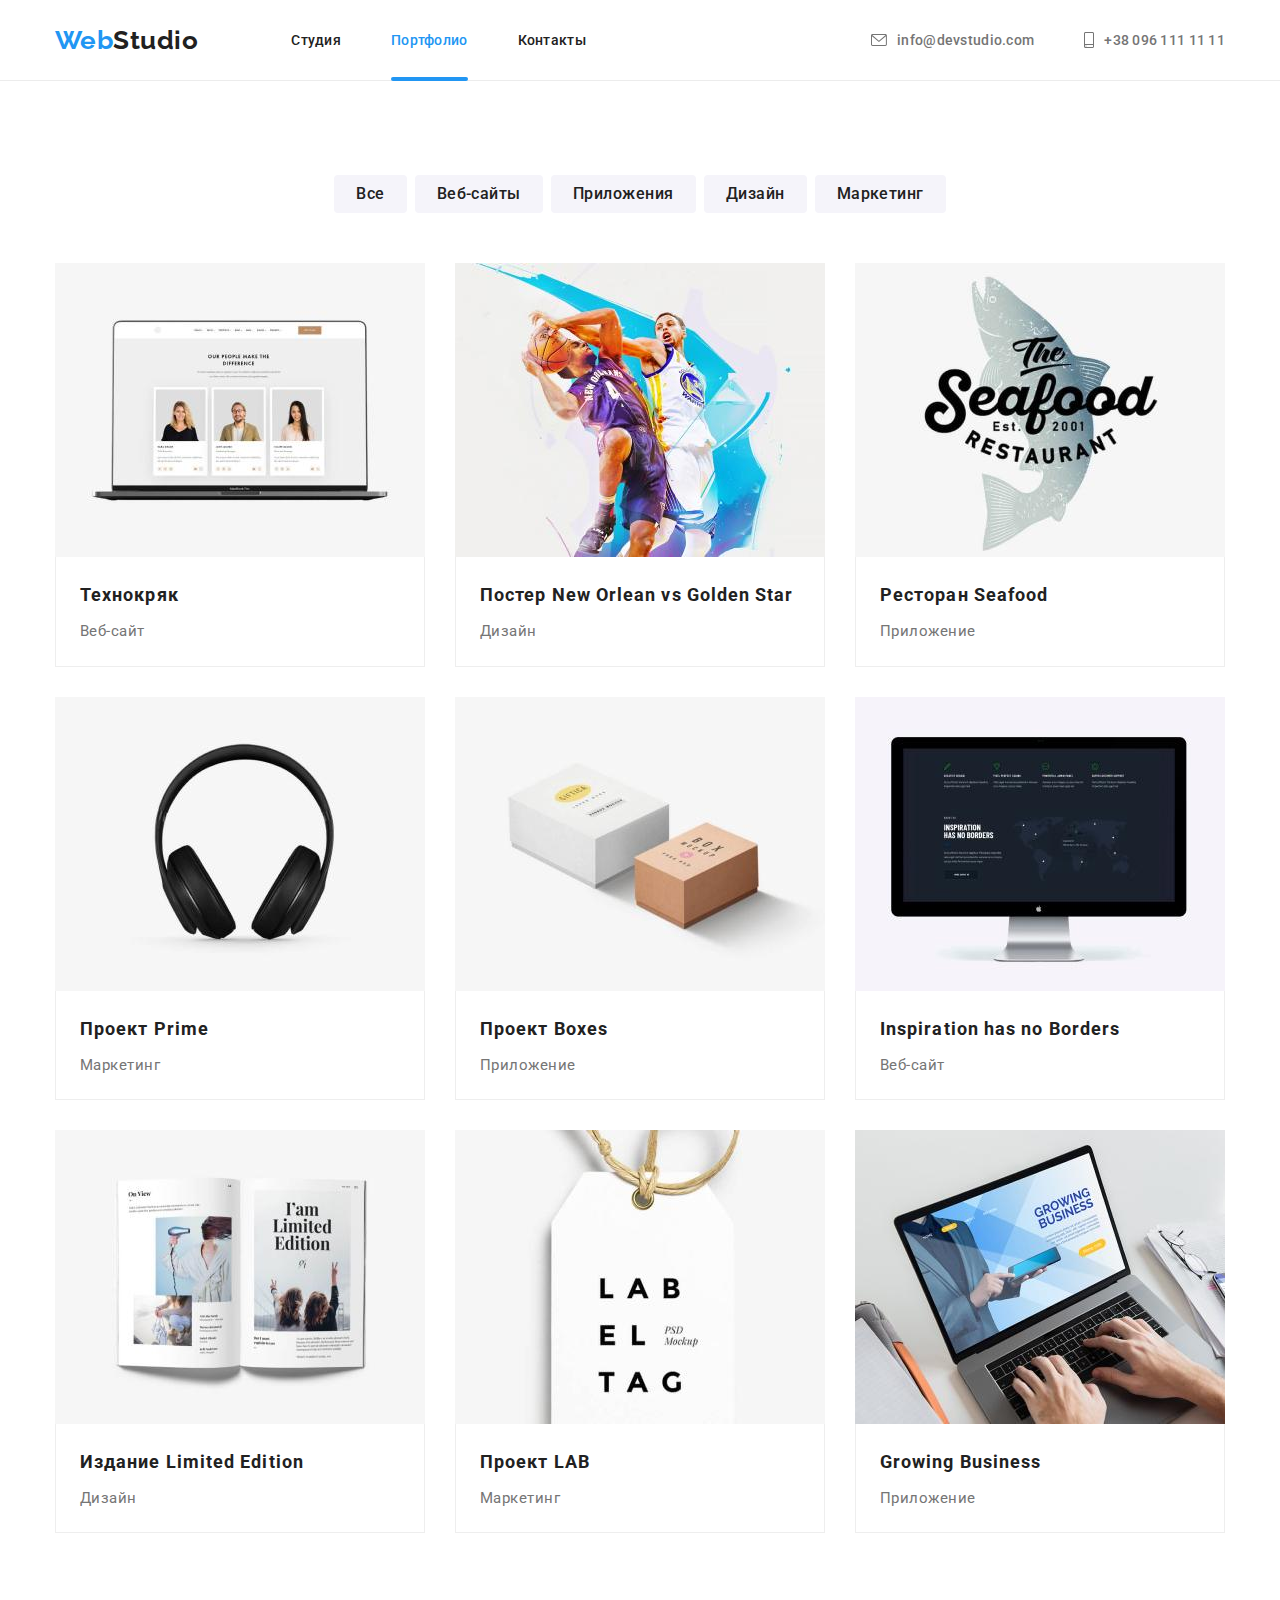
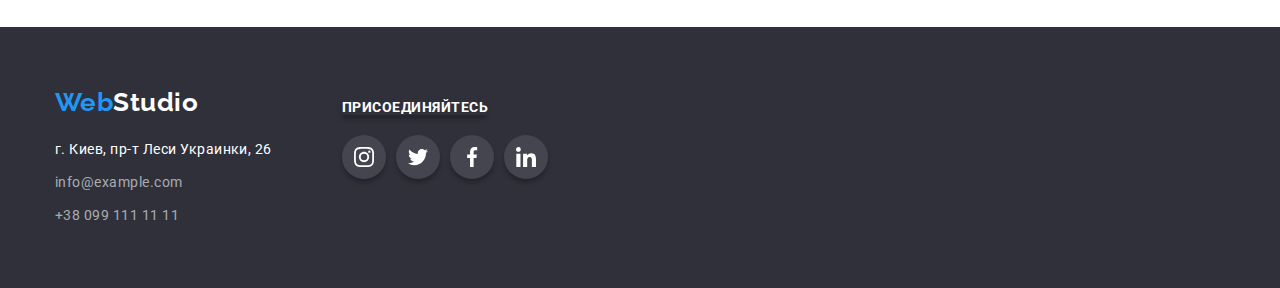
==== portfolio.html @ 19f7df20 "перенос" ====
<!DOCTYPE html>
<html lang="en">
<head>
    <meta charset="UTF-8">
    <meta http-equiv="X-UA-Compatible" content="IE=edge">
    <meta name="viewport" content="width=device-width, initial-scale=1.0">
    <title>Document</title>
    <link href="https://fonts.googleapis.com/css2?family=Raleway:wght@700&family=Roboto:wght@400;500;700;900&display=swap" rel="stylesheet">
    <link rel="stylesheet" href="./css/modern-normalize.css">
    <link rel="stylesheet" href="./css/styles.css">
</head>
<body>
    <!--Верхняя линия-->
    <header class="header">
        <div class="container page-header">
            <nav class="main-nav">
                <a href="" class="logo link"><span class="accent">Web</span>Studio</a>

                <ul class="site-nav list">
                    <li class="site-nav-item"><a href="./index.html" class="nav link">Студия</a></li>
                    <li class="site-nav-item"><a href="" class="nav current">Портфолио</a></li>
                    <li class="site-nav-item"><a href="" class="nav link">Контакты</a></li>
                </ul>
            </nav>

            <ul class="contact list">
                <li class="contact-item">
                    <a href="mailto:info@devstudio.com" class="contact-link link">
                        <svg class="contact-icon" width="16" height="12">
                            <use href="./images/main/icons.svg#icon-envelope"></use>
                        </svg>
                        info@devstudio.com</a></li>
                <li class="contact-item"><a href="tel:+380961111111" class="contact-link link">
                    <svg class="contact-icon" width="10" height="16">
                        <use href="./images/main/icons.svg#icon-smartphone"></use>
                    </svg>
                    +38 096 111 11 11</a></li>
            </ul>
        </div>
    </header>

    <!--примеры услуг-->
    <main>
        
        <section class="section">
            <div class="container">
            <h1 class="visually-hidden">Примеры услуг</h1>
            
            <ul class="select list">
                <li class="select-item"> <button type="button">Все</button></li>
                <li class="select-item"> <button type="button">Веб-сайты</button></li>
                <li class="select-item"> <button type="button">Приложения</button></li>
                <li class="select-item"> <button type="button">Дизайн</button></li>
                <li class="select-item"> <button type="button">Маркетинг</button></li>
            </ul>

            <ul class="grid list">
                <li class="grid-item"><a href="" class="link">
                    <div class="grid-item-wrapper">
                        <img src="./images/portfolio/img1.jpg" alt="карточки сотрудников" width="370" height="294">
                        <p class="hover-grid-item">Технокряк это современная площадка распространения коронавируса. Компании используют эту платформу для цифрового шпионажа и атак на защищённые сервера конкурентов.</p>
                    </div>
                    <div class="grid-item-text">
                        <h2 class="item-title">Технокряк</h2>
                        <p class="item-text">Веб-сайт</p>
                    </div>
                </a></li>

                <li class="grid-item"><a href="" class="link">
                    <div class="grid-item-wrapper">
                        <img src="./images/portfolio/img2.jpg" alt="борьба за мяч в баскетболе" width="370" height="294">
                        <p class="hover-grid-item">Технокряк это современная площадка распространения коронавируса. Компании используют эту платформу для цифрового шпионажа и атак на защищённые сервера конкурентов.</p>
                    </div>
                    <div class="grid-item-text">
                        <h2 class="item-title">Постер New Orlean vs Golden Star</h2>
                        <p class="item-text">Дизайн</p>
                    </div>
                </a></li>

                <li class="grid-item"><a href="" class="link">
                    <div class="grid-item-wrapper">                    
                        <img src="./images/portfolio/img3.jpg" alt="ресторан Seafood" width="370" height="294">
                        <p class="hover-grid-item">Технокряк это современная площадка распространения коронавируса. Компании используют эту платформу для цифрового шпионажа и атак на защищённые сервера конкурентов.</p>
                    </div>
                    <div class="grid-item-text">
                        <h2 class="item-title">Ресторан Seafood</h2>
                        <p class="item-text">Приложение</p>
                    </div>
                </a></li>

                <li class="grid-item"><a href="" class="link">
                    <div class="grid-item-wrapper">                        
                        <img src="./images/portfolio/img4.jpg" alt="наушники" width="370" height="294">
                        <p class="hover-grid-item">Технокряк это современная площадка распространения коронавируса. Компании используют эту платформу для цифрового шпионажа и атак на защищённые сервера конкурентов.</p>
                    </div>                    
                    <div class="grid-item-text">
                        <h2 class="item-title">Проект Prime</h2>
                        <p class="item-text">Маркетинг</p>
                    </div>
                </a></li>

                <li class="grid-item"><a href="" class="link">
                    <div class="grid-item-wrapper">                    
                        <img src="./images/portfolio/img5.jpg" alt="две коробки" width="370" height="294">
                        <p class="hover-grid-item">Технокряк это современная площадка распространения коронавируса. Компании используют эту платформу для цифрового шпионажа и атак на защищённые сервера конкурентов.</p>
                    </div>                    
                    <div class="grid-item-text">
                        <h2 class="item-title">Проект Boxes</h2>
                        <p class="item-text">Приложение</p>
                    </div>
                </a></li>

                <li class="grid-item"><a href="" class="link">
                    <div class="grid-item-wrapper">                     
                        <img src="./images/portfolio/img6.jpg" alt="монитор компьютера" width="370" height="294">
                        <p class="hover-grid-item">Технокряк это современная площадка распространения коронавируса. Компании используют эту платформу для цифрового шпионажа и атак на защищённые сервера конкурентов.</p>
                    </div>                     
                    <div class="grid-item-text">
                        <h2 class="item-title">Inspiration has no Borders</h2>
                        <p class="item-text">Веб-сайт</p>
                    </div>
                </a></li>

                <li class="grid-item"><a href="" class="link">
                    <div class="grid-item-wrapper">                      
                        <img src="./images/portfolio/img7.jpg" alt="открытая книга" width="370" height="294">
                        <p class="hover-grid-item">Технокряк это современная площадка распространения коронавируса. Компании используют эту платформу для цифрового шпионажа и атак на защищённые сервера конкурентов.</p>
                    </div>                    
                    <div class="grid-item-text">
                        <h2 class="item-title">Издание Limited Edition</h2>
                        <p class="item-text">Дизайн</p>
                    </div>
                </a></li>

                <li class="grid-item"><a href="" class="link">
                    <div class="grid-item-wrapper">                     
                        <img src="./images/portfolio/img8.jpg" alt="табличка LAB" width="370" height="294">
                        <p class="hover-grid-item">Технокряк это современная площадка распространения коронавируса. Компании используют эту платформу для цифрового шпионажа и атак на защищённые сервера конкурентов.</p>
                    </div>                    
                    <div class="grid-item-text">
                        <h2 class="item-title">Проект LAB</h2>
                        <p class="item-text">Маркетинг</p>
                    </div>
                </a></li>

                <li class="grid-item"><a href="" class="link">
                    <div class="grid-item-wrapper">                  
                        <img src="./images/portfolio/img9.jpg" alt="работают за ноутбуком" width="370" height="294">
                        <p class="hover-grid-item">Технокряк это современная площадка распространения коронавируса. Компании используют эту платформу для цифрового шпионажа и атак на защищённые сервера конкурентов.</p>
                    </div>                     
                    <div class="grid-item-text">
                        <h2 class="item-title">Growing Business</h2>
                        <p class="item-text">Приложение</p>
                    </div>
                </a></li>
            </ul>
        </div>
        </section>
    </main>

       <!--Подвал-->  
       <footer class="footer">
        <div class="container footer-wrapper">
        
            <div class="footer-contacts">
                <a href="" class="logo link"><span class="accent">Web</span>Studio</a>
            <address>
                <ul class="footer-list list">
                <li class="footer-item"><a href="" class="footer-adress link">г. Киев, пр-т Леси Украинки, 26</a></li>
                <li class="footer-item"><a href="mailto:info@example.com" class="footer-contact link">info@example.com</a></li>
                <li class="footer-item"><a href="tel:+380991111111" class="footer-contact link">+38 099 111 11 11</a></li>              
                </ul>
            </address>
            </div>
    
            <div class="footer-social">
                <p class="social-text">присоединяйтесь</p>
            <ul class="footer-social-list list">
                <li class="footer-social-item"><a href="" class="footer-social-link">
                    <svg class="social-icon" width="20" height="20">
                        <use href="./images/main/icons.svg#icon-instagram-2"></use>
                    </svg>
                </a></li>
                <li class="footer-social-item"><a href="" class="footer-social-link">
                    <svg class="social-icon" width="20" height="20">
                        <use href="./images/main/icons.svg#icon-twitter-1"></use>
                    </svg>
                </a></li>
                <li class="footer-social-item"><a href="" class="footer-social-link">
                    <svg class="social-icon" width="20" height="20">
                        <use href="./images/main/icons.svg#icon-facebook-1"></use>
                    </svg>
                </a></li>
                <li class="footer-social-item"><a href="" class="footer-social-link">
                    <svg class="social-icon" width="20" height="20">
                        <use href="./images/main/icons.svg#icon-linkedin-1"></use>
                    </svg>
                </a></li>
    
            </ul>
        </div>
            </div>
    </footer>

</body>
</html>
---- css/styles.css ----
:root {
    --text-grey-color: #757575;
    --title-black-color: #212121;
    --accent-blue-color: #2196F3;
    --accent-white-color: #FFFFFF;
    --timer-animation-duration: 250ms;
    --timer-cubic-function: cubic-bezier(0.4, 0, 0.2, 1);
}

body {
    background-color:  var(--accent-white-color);
    color: var(--title-black-color);

    font-family: roboto, sans-serif;
    letter-spacing: 0.03em;
}

/* сброс и скрытие   */

.list {
    margin: 0;
    padding: 0;
    
    list-style: none;
}

.link {
    text-decoration: none;
}

.visually-hidden {
    position: absolute;
    clip: rect(0 0 0 0);
    width: 1px;
    height: 1px;
    margin: -1px;
  
  }

/*     container     */

.container {
    width: 1200px;
    margin-left: auto;
    margin-right: auto;
    padding-left: 15px;
    padding-right: 15px;
}

/* header    */

.logo .accent {
    color: var(--accent-blue-color);
}


.header .logo {
    color: currentColor;
    
    font-family: raleway, sans-serif;
    font-size: 26px;
    line-height: 1.2;
    font-weight: 700;
}

/*     header-nav     */

.site-nav {
    display: flex;
    margin-left: 93px;
}

.site-nav .nav {
    display: block;
    padding-top: 32px;
    padding-bottom: 32px;
    
    color: currentColor;

    font-size: 14px;
    line-height: 1.17;
    letter-spacing: 0.02em;
    font-weight: 500;
}

.site-nav .current {
    color: var(--accent-blue-color);
    text-decoration: none;   
}

.site-nav .nav {
    transition: color var(--timer-animation-duration) var(--timer-cubic-function);
}

.site-nav-item {
    position: relative;
}

.current::after {
    content: '';
    position: absolute;
    bottom: -1px;
    left: 0;
    height: 4px;
    width: 100%;
    background-color: var(--accent-blue-color);
    border-radius: 2px;
}




.site-nav-item:not(:first-child) {
    margin-left: 50px;
}

/*     header-contacts     */

.contact.list {
    display: flex;
    margin-left: auto;
}

.contact-item:not(:first-child) {
    margin-left: 50px;
}


.contact-link {
    display: flex;
    align-items: center;
    color: var(--text-grey-color);

    font-size: 14px;
    line-height: 1.17;
    letter-spacing: 0.02em;
    font-weight: 500;

    transition: color var(--timer-animation-duration) var(--timer-cubic-function);
}

.contact-icon {
    fill: currentColor;
    margin-right: 10px;
}

.site-nav .link:hover, .site-nav .link:focus,
.contact-link:hover, .contact-link:focus {

    color: var(--accent-blue-color); 
}

/* header - center   */

.main-nav {
    display: flex;
    align-items: center;
}

.page-header {
    display: flex;
    align-items: center;
}

.header {
    border-bottom: 1px solid #ECECEC;
}

/* hero - index.html    */

.hero {
    height: 600px;
    max-width: 1600px;
    margin-left: auto;
    margin-right: auto;
    padding-top: 200px;
    padding-bottom: 200px;
    text-align: center;
    
    background-color: #2F303A;
    background-image: linear-gradient( to right, rgba(47, 48, 58, 0.4), rgba(47, 48, 58, 0.4) ), url('../images/main/hero.jpg');
    background-position: center;
    background-repeat: no-repeat;
}

.hero-title {
    margin-top: 0;
    margin-bottom: 40px;
    width: 696px;
    margin-left: auto;
    margin-right: auto;
    
    color: var(--accent-white-color);

    font-size: 44px;
    line-height: 1.36;
    letter-spacing: 0.06em;
    font-weight: 900;
    text-transform: uppercase;
    text-align: center;
}

.button {
    border: 0;
    border-radius: 4px;

    padding: 10px 32px;
    
    background-color: var(--accent-blue-color);
    color: var(--accent-white-color);
    cursor: pointer;

    font-family: inherit;
    font-size: 16px;
    line-height: 1.63;
    letter-spacing: 0.06em;
    font-weight: 700;

}


/* особенности - index.html    */

.features.list {
    display: flex;
}

.features-item {
    flex-basis: calc((100% - 90px)/4);
}

.features-item + .features-item {
    margin-left: 30px;
}

.features-title {
    margin-top: 0;
    margin-bottom: 10px;
    
    font-size: 14px;
    line-height: 1.14;
    text-transform: uppercase;
}

.features-text {
    margin-top: 0;
    margin-bottom: 0;

    color: var(--text-grey-color);

    font-size: 14px;
    line-height: 1.71;
}

/*   иконки    */


.features-item::before {
    content: "";
    display: block;
    height: 120px;
    margin-bottom: 30px;
    background-color: #F5F4FA;

}

.features-item:nth-child(1)::before {
    background-image: url(../images/main/antenna\ 1.svg);
    background-repeat: no-repeat;
    background-position: center;
}

.features-item:nth-child(2)::before {
    background-image: url(../images/main/clock\ 1.svg);
    background-repeat: no-repeat;
    background-position: center;
}

.features-item:nth-child(3)::before {
    background-image: url(../images/main/diagram\ 1.svg);
    background-repeat: no-repeat;
    background-position: center;
}

.features-item:nth-child(4)::before {
    background-image: url(../images/main/astronaut\ 1.svg);
    background-repeat: no-repeat;
    background-position: center;
}

/* чем мы занимаемся - index.html    */

.section-title {
    margin-top: 0;
    margin-bottom: 50px;

    font-size: 36px;
    line-height: 1.17;
    text-align: center;
}

.works-list.list {
    display: flex;
}

.works-item {
    flex-basis: calc((100% - 60px)/3);
    position: relative;
}

.works-item:not(:last-child) {
    margin-right: 30px;
}

.section {
    padding-top: 94px;
    padding-bottom: 94px;
}

.works {
    padding-top: 0;
}

.works-item img {
    display: block;
}

.works-text {
    position: absolute;
    bottom: 0;
    left: 0;

    width: 100%;
    margin: 0;
    padding: 27px 80px;

    text-transform: uppercase;
    text-align: center;
    font-size: 14px;
    line-height: 1.17;
    font-weight: 700;
    color: var(--accent-white-color);
    background-color: rgba(47, 48, 58, 0.8);
}

/* наша команда - index.html    */

.team.list {
    display: flex;
}

.team-title {
    margin-top: 0;
    margin-bottom: 10px;
    color: var(--title-black-color);

    font-size: 16px;
    line-height: 1.17;
    font-weight: 500;
    text-align: center;
}

.team-text {
    margin-top: 0;
    margin-bottom: 18px;
    color: var(--text-grey-color);

    font-size: 16px;
    line-height: 1.17;
    text-align: center;
}

.team-item div {
    padding-top: 30px;
    padding-bottom: 30px;
    padding-left: 32px;
    padding-right: 30px;
    border-radius: 0px 0px 4px 4px;


    background: #FFFFFF;
}

.team-item + .team-item {
    margin-left: 30px;
}

.section.staff {
    background-color: #F5F4FA;    
}

.team-item img {
    display: block;
    border-radius: 0;
}

.team-item {
    box-shadow: 0px 1px 3px rgba(0, 0, 0, 0.12), 0px 1px 1px rgba(0, 0, 0, 0.14), 0px 2px 1px rgba(0, 0, 0, 0.2);
    border-radius: 0px 0px 4px 4px;
}

/*     список соцсети     */

.social-list {
    display: flex;
    align-items: center;
}

.social-item:not(:last-child) {
    margin-right: 10px;
}


.social-link {
    display: block;
    color: #AFB1B8; 
    border-radius: 100%;    
    padding: 12px;
    width: 44px;
    height: 44px;

    transition: 
    color var(--timer-animation-duration) var(--timer-cubic-function), 
    background-color var(--timer-animation-duration) var(--timer-cubic-function);
}

.social-link:hover, .social-link:focus {
    background-color: var(--accent-blue-color);   
    color: var(--accent-white-color);
}

.team-icon {
    fill: currentColor;
}


/* clients    */

.clients-list {
    display: flex;
}

.clients-item {
    flex-basis: calc((100% - 150px) / 6);
}

.clients-item:not(:last-child) {
    margin-right: 30px;
}

.clients-link {
    display: block;
    color: #AFB1B8;
    padding: 16px 32px;
    border: 1px solid #AFB1B8;
    border-radius: 4px;

    transition: 
    color var(--timer-animation-duration) var(--timer-cubic-function), 
    border var(--timer-animation-duration) var(--timer-cubic-function);
}

.clients-link:hover, .clients-link:focus {
    color: var(--accent-blue-color);
    border: 1px solid var(--accent-blue-color);
}

.clients-icon {
    fill: currentColor;
}

/* footer    */



.footer {
    padding-top: 60px;
    padding-bottom: 60px;
    
    background-color: #2F303A;
}



.footer address {
    margin-top: 20px;
    
    font-style: normal;
}

.footer .logo {
    color: var(--accent-white-color);

    font-family: raleway, sans-serif;   
    font-size: 26px;
    line-height: 1.2;
    font-weight: 700;
}

.footer-adress {
    color: var(--accent-white-color);

    font-size: 14px;
    line-height: 1.71;

    transition: color var(--timer-animation-duration) var(--timer-cubic-function);
}

.footer-contact {
    color: rgba(255, 255, 255, 0.6);

    font-size: 14px;
    line-height: 1.71;

    transition: color var(--timer-animation-duration) var(--timer-cubic-function);
}

.footer-adress:hover, .footer-adress:focus,
.footer-contact:hover, .footer-contact:focus {

    color: var(--accent-blue-color); 
}

.footer-item:not(:last-child) {
    margin-bottom: 9px;
}

/*     footer-соцсети     */

.footer-wrapper {
    display: flex;
}

.footer-social {
    margin-left: 70px;
    padding-top: 12px;


}

.social-text {
    margin-top: 0;
    margin-bottom: 20px;
    width: 70%;
    
    color: var(--accent-white-color);
    font-weight: 700;
    font-size: 14px;
    line-height: 1.17;
    text-transform: uppercase;
 
    box-shadow: 0px 4px 4px 0px rgba(0, 0, 0, 0.25);
}

.footer-social-list {
    display: flex;
}

.footer-social-item:not(:last-child) {
    margin-right: 10px;
}


.footer-social-link {
    display: block;
    background: rgba(255, 255, 255, 0.1);
    color: var(--accent-white-color);;
    border-radius: 100%;    
    padding: 12px;
    width: 44px;
    height: 44px;
    box-shadow: 0px 4px 4px 0px rgba(0, 0, 0, 0.25);

    transition: background-color var(--timer-animation-duration) var(--timer-cubic-function);
}

.footer-social-link:hover, .footer-social-link:focus {
    background-color: var(--accent-blue-color);   
}

.social-icon {
    fill: currentColor;
}


/* портфолио    */
.select.list {
    display: flex;
    justify-content: center;
    margin-bottom: 50px;
}

.select-item:not(:last-child) {
    margin-right: 8px;

}

.select button {
    border: 0;
    border-radius: 4px;
    padding: 6px 22px;
    
    background-color: #F5F4FA;
    color: currentColor;
    cursor: pointer;

    font-family: inherit;
    letter-spacing: inherit;
    font-size: 16px;
    line-height: 1.63;
    font-weight: 500;

    transition: 
        box-shadow var(--timer-animation-duration) var(--timer-cubic-function), 
        color var(--timer-animation-duration) var(--timer-cubic-function), 
        background-color var(--timer-animation-duration) var(--timer-cubic-function);
}

.select button:hover, .select button:focus {
    background-color: var(--accent-blue-color);
    color: var(--accent-white-color);
    box-shadow: 0px 4px 4px 0px rgba(0, 0, 0, 0.25);
}

/* портфолио - grid    */

.grid {
    display: flex;
    flex-wrap: wrap;
}

.grid-item:not(:nth-child(3n)) {
    margin-right: 30px;
}

.grid-item {
    margin-bottom: 30px;
    flex-basis: calc((100% - 60px)/3);

    transition: box-shadow var(--timer-animation-duration) var(--timer-cubic-function);
}

.grid-item:hover, .grid-item:focus {
box-shadow: 0px 4px 4px 0px rgba(0, 0, 0, 0.25);
}

.grid-item:nth-child(n + 7) {
    margin-bottom: 0;
}

.item-title {
    margin-top: 0;
    margin-bottom: 4px;
    
    color: var(--title-black-color);

    font-size: 18px;
    line-height: 2;
    letter-spacing: 0.06em;
}

.item-text {
    margin-top: 0;
    margin-bottom: 0;

    color: var(--text-grey-color);

    font-size: 15px;
    line-height: 1.88;   
}

.grid-item-text {
    padding-top: 20px;
    padding-left: 24px;
    padding-bottom: 20px;
    border-left: 1px solid #EEEEEE;
    border-right: 1px solid #EEEEEE;
    border-bottom: 1px solid #EEEEEE;
} 

.grid-item img {
    display: block;
}

/* наведение и фокус на грид   */

.grid-item-wrapper {
    position: relative;
    overflow: hidden;
}

.hover-grid-item {
    position: absolute;
    bottom: -100%;
    left: 0;

    margin: 0;
    padding: 63px 24px;
    width: 100%;
    height: 100%;
    background-color: rgba(33, 150, 243, 0.9);;
    color: var(--accent-white-color);
    font-size: 18px;
    line-height: 1.56;

    transition: transform var(--timer-animation-duration) var(--timer-cubic-function);
}

.grid-item:hover .hover-grid-item, .grid-item:focus .hover-grid-item {
    transform: translate(0, -100%);
}

/* модальное окно    */

.backdrop {
    position: fixed;
    top: 0;
    left: 0;
    opacity: 1;

    width: 100%;
    height: 100%;

    background-color: rgba(0, 0, 0, 0.2);
    transition: opacity var(--timer-animation-duration) var(--timer-cubic-function);
}

.backdrop .modal {
    position: absolute;
    top: 50%;
    left: 50%;
    transform: translate(-50%, -50%) scale(1);

    width: 528px;
    height: 581px;

    background-color: var(--accent-white-color);
    border-radius: 4px;
    transition: transform var(--timer-animation-duration) var(--timer-cubic-function);
}

.modal button {
    position: absolute;
    top: 8px;
    right: 8px;

    cursor: pointer;
    padding: 5px;
    width: 30px;
    height: 30px;
    background-color: #fff;
    border-radius: 100%;
    border: 1px solid rgba(0, 0, 0, 0.1);
}

.modal button:hover, .modal button:focus {
    border: 1px solid var(--accent-blue-color);    
}

.modal button:hover .close-icon, .modal button:focus .close-icon {
    fill: var(--accent-blue-color);    
}

.backdrop.is-hidden {
    opacity: 0;
    pointer-events: none;
}

.backdrop.is-hidden .modal {
    transform: translate(-50%, -50%) scale(1.1);
}
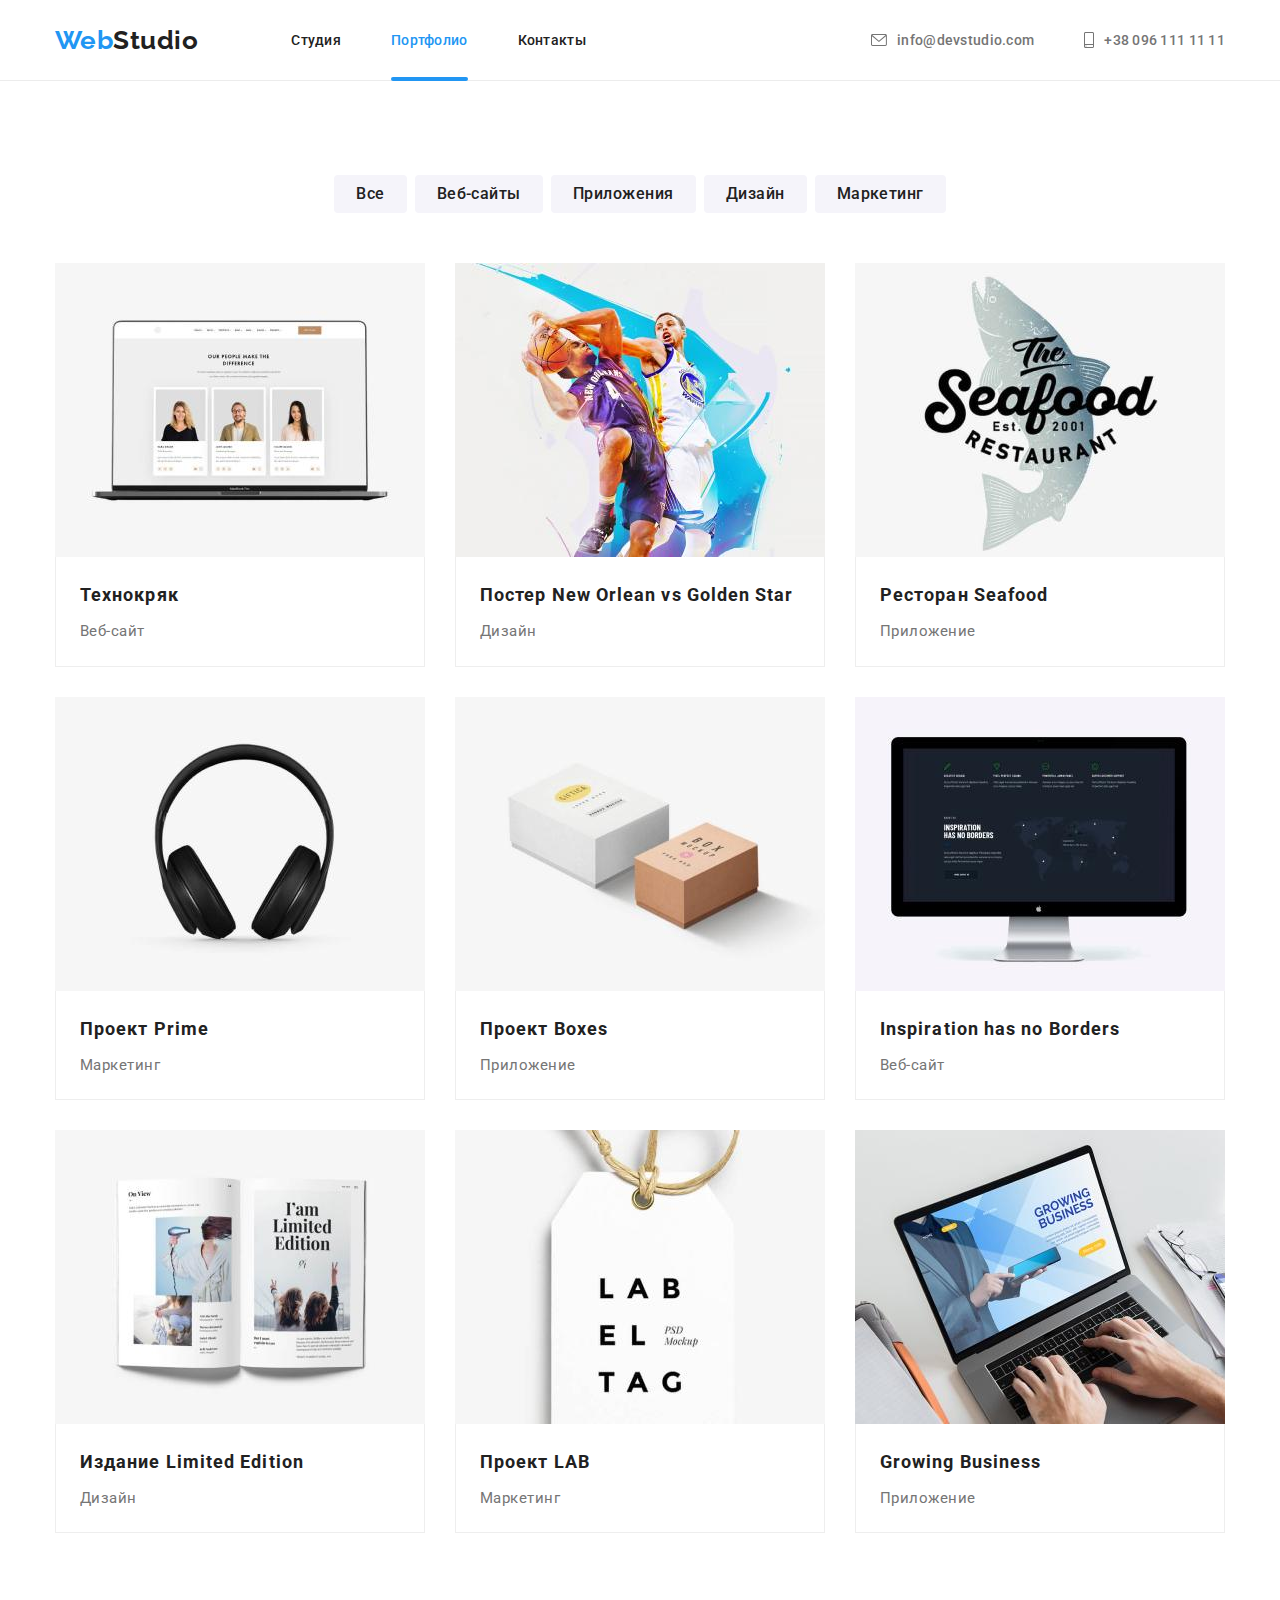
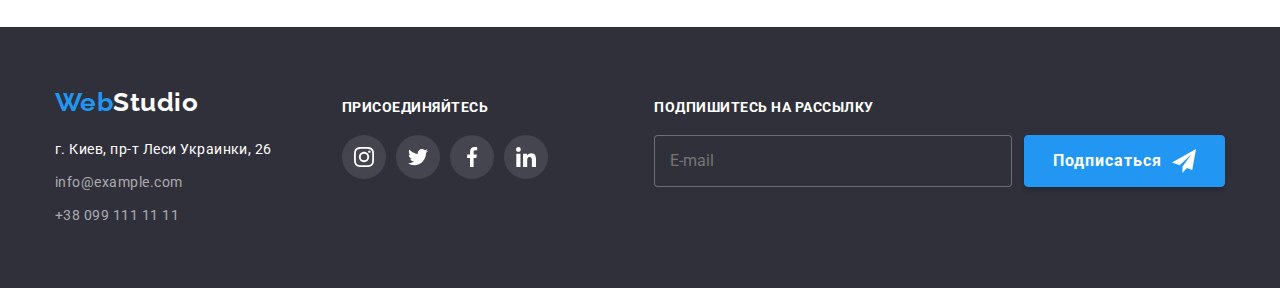
==== commit ae6e2b82: "finish" ====
--- a/portfolio.html
+++ b/portfolio.html
@@ -10,7 +10,7 @@
     <link rel="stylesheet" href="./css/styles.css">
 </head>
 <body>
-    <!--Верхняя линия-->
+ <!-------------------------------------------------------header------------------------------------------------------------------------->
     <header class="header">
         <div class="container page-header">
             <nav class="main-nav">
@@ -39,7 +39,7 @@
         </div>
     </header>
 
-    <!--примеры услуг-->
+<!-------------------------------------------------------примеры услуг------------------------------------------------------------------------->
     <main>
         
         <section class="section">
@@ -158,48 +158,62 @@
         </section>
     </main>
 
-       <!--Подвал-->  
+ <!-------------------------------------------------------footer------------------------------------------------------------------------->
        <footer class="footer">
         <div class="container footer-wrapper">
         
-            <div class="footer-contacts">
-                <a href="" class="logo link"><span class="accent">Web</span>Studio</a>
-            <address>
-                <ul class="footer-list list">
-                <li class="footer-item"><a href="" class="footer-adress link">г. Киев, пр-т Леси Украинки, 26</a></li>
-                <li class="footer-item"><a href="mailto:info@example.com" class="footer-contact link">info@example.com</a></li>
-                <li class="footer-item"><a href="tel:+380991111111" class="footer-contact link">+38 099 111 11 11</a></li>              
-                </ul>
-            </address>
-            </div>
-    
-            <div class="footer-social">
-                <p class="social-text">присоединяйтесь</p>
-            <ul class="footer-social-list list">
-                <li class="footer-social-item"><a href="" class="footer-social-link">
-                    <svg class="social-icon" width="20" height="20">
-                        <use href="./images/main/icons.svg#icon-instagram-2"></use>
-                    </svg>
-                </a></li>
-                <li class="footer-social-item"><a href="" class="footer-social-link">
-                    <svg class="social-icon" width="20" height="20">
-                        <use href="./images/main/icons.svg#icon-twitter-1"></use>
-                    </svg>
-                </a></li>
-                <li class="footer-social-item"><a href="" class="footer-social-link">
-                    <svg class="social-icon" width="20" height="20">
-                        <use href="./images/main/icons.svg#icon-facebook-1"></use>
-                    </svg>
-                </a></li>
-                <li class="footer-social-item"><a href="" class="footer-social-link">
-                    <svg class="social-icon" width="20" height="20">
-                        <use href="./images/main/icons.svg#icon-linkedin-1"></use>
-                    </svg>
-                </a></li>
-    
-            </ul>
-        </div>
-            </div>
+        <div class="footer-contacts">
+            <a href="" class="logo link"><span class="accent">Web</span>Studio</a>
+        <address>
+            <ul class="footer-list list">
+            <li class="footer-item"><a href="" class="footer-adress link">г. Киев, пр-т Леси Украинки, 26</a></li>
+            <li class="footer-item"><a href="mailto:info@example.com" class="footer-contact link">info@example.com</a></li>
+            <li class="footer-item"><a href="tel:+380991111111" class="footer-contact link">+38 099 111 11 11</a></li>              
+            </ul>
+        </address>
+        </div>
+
+        <div class="footer-social">
+            <p class="social-text">присоединяйтесь</p>
+        <ul class="footer-social-list list">
+            <li class="footer-social-item"><a href="" class="footer-social-link">
+                <svg class="social-icon" width="20" height="20">
+                    <use href="./images/main/icons.svg#icon-instagram-2"></use>
+                </svg>
+            </a></li>
+            <li class="footer-social-item"><a href="" class="footer-social-link">
+                <svg class="social-icon" width="20" height="20">
+                    <use href="./images/main/icons.svg#icon-twitter-1"></use>
+                </svg>
+            </a></li>
+            <li class="footer-social-item"><a href="" class="footer-social-link">
+                <svg class="social-icon" width="20" height="20">
+                    <use href="./images/main/icons.svg#icon-facebook-1"></use>
+                </svg>
+            </a></li>
+            <li class="footer-social-item"><a href="" class="footer-social-link">
+                <svg class="social-icon" width="20" height="20">
+                    <use href="./images/main/icons.svg#icon-linkedin-1"></use>
+                </svg>
+            </a></li>
+
+        </ul>
+    </div>
+
+    <div class="footer-form">
+        <form class="form-subscribe">
+            <label for="email">Подпишитесь на рассылку</label>
+            <input class="input-footer" type="email" name="email" id="email" placeholder="E-mail">
+        </form>
+
+        <button type="submit" class="footer-button-send">Подписаться
+            <svg width="24" height="24" class="footer-icon-send">
+                <use href="./images/main/icons.svg#icon-icon-send"></use>
+            </svg>
+        </button>
+
+    </div>
+        </div>
     </footer>
 
 </body>
--- a/css/styles.css
+++ b/css/styles.css
@@ -15,7 +15,7 @@
     letter-spacing: 0.03em;
 }
 
-/* сброс и скрытие   */
+/* ---------------------------сброс и скрытие ---------------------------------  */
 
 .list {
     margin: 0;
@@ -37,7 +37,7 @@
   
   }
 
-/*     container     */
+/* ---------------------------container ---------------------------------  */
 
 .container {
     width: 1200px;
@@ -47,7 +47,7 @@
     padding-right: 15px;
 }
 
-/* header    */
+/* ---------------------------header ---------------------------------  */
 
 .logo .accent {
     color: var(--accent-blue-color);
@@ -55,15 +55,28 @@
 
 
 .header .logo {
-    color: currentColor;
-    
+    color: currentColor;   
     font-family: raleway, sans-serif;
     font-size: 26px;
     line-height: 1.2;
     font-weight: 700;
 }
 
-/*     header-nav     */
+.main-nav {
+    display: flex;
+    align-items: center;
+}
+
+.page-header {
+    display: flex;
+    align-items: center;
+}
+
+.header {
+    border-bottom: 1px solid #ECECEC;
+}
+
+/* ---------------------------header-nav ---------------------------------  */
 
 .site-nav {
     display: flex;
@@ -107,14 +120,11 @@
     border-radius: 2px;
 }
 
-
-
-
 .site-nav-item:not(:first-child) {
     margin-left: 50px;
 }
 
-/*     header-contacts     */
+/* ---------------------------header-contacts ---------------------------------  */
 
 .contact.list {
     display: flex;
@@ -140,7 +150,7 @@
 }
 
 .contact-icon {
-    fill: currentColor;
+    fill: currentColor; 
     margin-right: 10px;
 }
 
@@ -150,23 +160,7 @@
     color: var(--accent-blue-color); 
 }
 
-/* header - center   */
-
-.main-nav {
-    display: flex;
-    align-items: center;
-}
-
-.page-header {
-    display: flex;
-    align-items: center;
-}
-
-.header {
-    border-bottom: 1px solid #ECECEC;
-}
-
-/* hero - index.html    */
+/* ---------------------------index-hero ---------------------------------  */
 
 .hero {
     height: 600px;
@@ -201,9 +195,8 @@
 }
 
 .button {
-    border: 0;
+    border: 1px solid var(--accent-blue-color);
     border-radius: 4px;
-
     padding: 10px 32px;
     
     background-color: var(--accent-blue-color);
@@ -215,11 +208,12 @@
     line-height: 1.63;
     letter-spacing: 0.06em;
     font-weight: 700;
-
-}
-
-
-/* особенности - index.html    */
+    box-shadow: 0px 4px 4px 0px rgba(0, 0, 0, 0.15);
+
+}
+
+
+/* ---------------------------index-особенности ---------------------------------  */
 
 .features.list {
     display: flex;
@@ -252,7 +246,7 @@
     line-height: 1.71;
 }
 
-/*   иконки    */
+/* ---------------------------index-особенности-иконки ---------------------------------  */
 
 
 .features-item::before {
@@ -288,7 +282,7 @@
     background-position: center;
 }
 
-/* чем мы занимаемся - index.html    */
+/* ---------------------------index-чем мы занимаемся ---------------------------------  */
 
 .section-title {
     margin-top: 0;
@@ -343,7 +337,7 @@
     background-color: rgba(47, 48, 58, 0.8);
 }
 
-/* наша команда - index.html    */
+/* ---------------------------index-Наша команда ---------------------------------  */
 
 .team.list {
     display: flex;
@@ -399,7 +393,7 @@
     border-radius: 0px 0px 4px 4px;
 }
 
-/*     список соцсети     */
+/* ---------------------------index-Наша команда-список соцсети ---------------------------------  */
 
 .social-list {
     display: flex;
@@ -434,7 +428,7 @@
 }
 
 
-/* clients    */
+/* ---------------------------index-Постоянные клиенты ---------------------------------  */
 
 .clients-list {
     display: flex;
@@ -469,7 +463,184 @@
     fill: currentColor;
 }
 
-/* footer    */
+/* ---------------------------index-модальное окно ---------------------------------  */
+
+.backdrop {
+    position: fixed;
+    top: 0;
+    left: 0;
+    opacity: 1;
+
+    width: 100%;
+    height: 100%;
+
+    background-color: rgba(0, 0, 0, 0.2);
+    transition: opacity var(--timer-animation-duration) var(--timer-cubic-function);
+}
+
+.backdrop .modal {
+    position: absolute;
+    top: 50%;
+    left: 50%;
+    transform: translate(-50%, -50%) scale(1);
+
+    width: 528px;
+    height: 581px;
+    padding: 40px;
+
+    background-color: var(--accent-white-color);
+    border-radius: 4px;
+    transition: transform var(--timer-animation-duration) var(--timer-cubic-function);
+}
+
+.modal > .modal-title {
+    margin-top: 0;
+    margin-bottom: 12px;
+    align-self: center;
+    font-size: 20px;
+    line-height: 1.15;
+    
+}
+
+.backdrop.is-hidden {
+    opacity: 0;
+    pointer-events: none;
+}
+
+.backdrop.is-hidden .modal {
+    transform: translate(-50%, -50%) scale(1.1);
+}
+
+/* ---------------------------index-модальное окно-формы ---------------------------------  */
+
+.label-modal {
+
+    display: flex;
+    flex-direction: column;
+    margin-bottom: 4px;
+
+    font-size: 12px;
+    line-height: 1.17;
+    letter-spacing: 0.01em;
+    color: rgba(117, 117, 117, 1);
+}
+
+.input-modal {
+    width: 100%;
+    padding: 10px 10px 10px 35px;
+
+    border: 1px solid rgba(33, 33, 33, 0.2);
+    border-radius: 4px;
+}
+
+.input-modal:focus {
+    outline: 0;
+    border: 1px solid var(--accent-blue-color);
+    fill: var(--accent-blue-color);
+}
+
+.input-modal:focus + .icon-modal {
+    fill: var(--accent-blue-color);
+}
+
+.textarea:focus {
+    outline: 0;
+    border: 1px solid var(--accent-blue-color);
+}
+
+.modal-item {
+    margin-bottom: 10px;
+}
+
+.modal-wrapper {
+    position: relative;
+}
+
+.icon-modal {
+    position: absolute;
+    top: 50%;
+    left: 12px;
+    transform: translateY(-50%);
+}
+
+.textarea {
+    height: 120px;
+    padding: 12px 16px;
+    resize: none;
+    border: 1px solid rgba(33, 33, 33, 0.2);
+    border-radius: 4px;
+    margin-bottom: 20px;
+}
+
+/* ---------------------------index-модальное окно-checkbox ---------------------------------  */
+
+.checkbox-wrapper {
+    display: flex;
+    align-items: center;
+}
+
+.label-checkbox {
+    display: flex;
+    align-items: center;
+    font-size: 14px;
+    line-height: 1.71;
+    cursor: pointer;
+}
+
+.icon-checkbox {
+    display: flex;
+    align-items: center;
+    justify-items: center;
+ 
+    margin-right: 5px;
+    width: 16px;
+    height: 15px;
+    border: 2px solid #212121;
+    border-radius: 2px;
+}
+
+.input-checkbox:checked + .icon-checkbox {
+    background-color: var(--accent-blue-color);
+    border: 2px solid var(--accent-blue-color);
+    background-image: url(../images/main/checked.svg);
+}
+
+.conditions {
+    color: var(--accent-blue-color);
+    text-decoration: underline;
+    margin-left: 5px;
+    font-size: 14px;
+    line-height: 1.71;
+    cursor: pointer;
+}
+
+/* ---------------------------index-модальное окно-кнопки ---------------------------------  */
+
+.button-close {
+    position: absolute;
+    top: 8px;
+    right: 8px;
+
+    cursor: pointer;
+    padding: 5px;
+    width: 30px;
+    height: 30px;
+    background-color: #fff;
+    border-radius: 100%;
+    border: 1px solid rgba(0, 0, 0, 0.1);  
+}
+
+.button-close:hover .close-icon, .button-close:focus .close-icon {
+    fill: var(--accent-blue-color);    
+}
+
+.button-modal {
+        display: block;
+        margin: 30px auto 0 auto;
+}
+
+
+/* ---------------------------footer-адрес ---------------------------------  */
 
 
 
@@ -525,7 +696,7 @@
     margin-bottom: 9px;
 }
 
-/*     footer-соцсети     */
+/* ---------------------------footer-соцсети ---------------------------------  */
 
 .footer-wrapper {
     display: flex;
@@ -534,8 +705,6 @@
 .footer-social {
     margin-left: 70px;
     padding-top: 12px;
-
-
 }
 
 .social-text {
@@ -548,8 +717,6 @@
     font-size: 14px;
     line-height: 1.17;
     text-transform: uppercase;
- 
-    box-shadow: 0px 4px 4px 0px rgba(0, 0, 0, 0.25);
 }
 
 .footer-social-list {
@@ -564,12 +731,11 @@
 .footer-social-link {
     display: block;
     background: rgba(255, 255, 255, 0.1);
-    color: var(--accent-white-color);;
+    color: var(--accent-white-color);
     border-radius: 100%;    
     padding: 12px;
     width: 44px;
     height: 44px;
-    box-shadow: 0px 4px 4px 0px rgba(0, 0, 0, 0.25);
 
     transition: background-color var(--timer-animation-duration) var(--timer-cubic-function);
 }
@@ -582,8 +748,75 @@
     fill: currentColor;
 }
 
-
-/* портфолио    */
+/* ---------------------------footer-форма ---------------------------------  */
+
+.footer-form {
+    display: flex;
+    align-items: flex-end;
+    align-self: flex-start;
+    margin-left: auto;
+    padding-top: 12px;
+}
+
+.form-subscribe {
+    display: flex;
+    flex-direction: column;
+}
+
+.footer-button-send {
+    display: flex;
+    align-items: center;
+    cursor: pointer;
+
+    margin-left: 12px;
+    padding: 10px 28px;
+
+    font-size: 16px;
+    line-height: 1.88;
+    font-weight: 700;
+    letter-spacing: 0.06em;
+
+    background-color: var(--accent-blue-color);
+    color: var(--accent-white-color);
+    box-shadow: 0px 4px 4px rgba(0, 0, 0, 0.15);
+    border: 1px solid var(--accent-blue-color);
+    border-radius: 4px;
+}
+
+.footer-icon-send {
+    margin-left: 10px;
+}
+
+.form-subscribe label {
+    margin-bottom: 20px;
+
+    color: var(--accent-white-color);
+    font-weight: 700;
+    font-size: 14px;
+    line-height: 1.17;
+    text-transform: uppercase;
+}
+
+.form-subscribe input {
+    width: 358px;
+    padding: 15px;
+    font-size: 16px;
+    line-height: 1.25;
+    border: 1px solid rgba(255, 255, 255, 0.3);
+    background-color: #2F303A;
+    border-radius: 4px;
+}
+
+.input-footer:focus {
+    outline: 0;
+    background-color: var(--accent-white-color);
+}
+
+.input-footer:not(:placeholder-shown) {
+    background-color: var(--accent-white-color);
+}
+
+/* ---------------------------портфолио ---------------------------------  */
 .select.list {
     display: flex;
     justify-content: center;
@@ -622,7 +855,7 @@
     box-shadow: 0px 4px 4px 0px rgba(0, 0, 0, 0.25);
 }
 
-/* портфолио - grid    */
+/* ---------------------------портфолио-grid ---------------------------------  */
 
 .grid {
     display: flex;
@@ -682,7 +915,7 @@
     display: block;
 }
 
-/* наведение и фокус на грид   */
+/* ---------------------------портфолио-grid-наведение и фокус ---------------------------------  */
 
 .grid-item-wrapper {
     position: relative;
@@ -710,62 +943,4 @@
     transform: translate(0, -100%);
 }
 
-/* модальное окно    */
-
-.backdrop {
-    position: fixed;
-    top: 0;
-    left: 0;
-    opacity: 1;
-
-    width: 100%;
-    height: 100%;
-
-    background-color: rgba(0, 0, 0, 0.2);
-    transition: opacity var(--timer-animation-duration) var(--timer-cubic-function);
-}
-
-.backdrop .modal {
-    position: absolute;
-    top: 50%;
-    left: 50%;
-    transform: translate(-50%, -50%) scale(1);
-
-    width: 528px;
-    height: 581px;
-
-    background-color: var(--accent-white-color);
-    border-radius: 4px;
-    transition: transform var(--timer-animation-duration) var(--timer-cubic-function);
-}
-
-.modal button {
-    position: absolute;
-    top: 8px;
-    right: 8px;
-
-    cursor: pointer;
-    padding: 5px;
-    width: 30px;
-    height: 30px;
-    background-color: #fff;
-    border-radius: 100%;
-    border: 1px solid rgba(0, 0, 0, 0.1);
-}
-
-.modal button:hover, .modal button:focus {
-    border: 1px solid var(--accent-blue-color);    
-}
-
-.modal button:hover .close-icon, .modal button:focus .close-icon {
-    fill: var(--accent-blue-color);    
-}
-
-.backdrop.is-hidden {
-    opacity: 0;
-    pointer-events: none;
-}
-
-.backdrop.is-hidden .modal {
-    transform: translate(-50%, -50%) scale(1.1);
-}+
